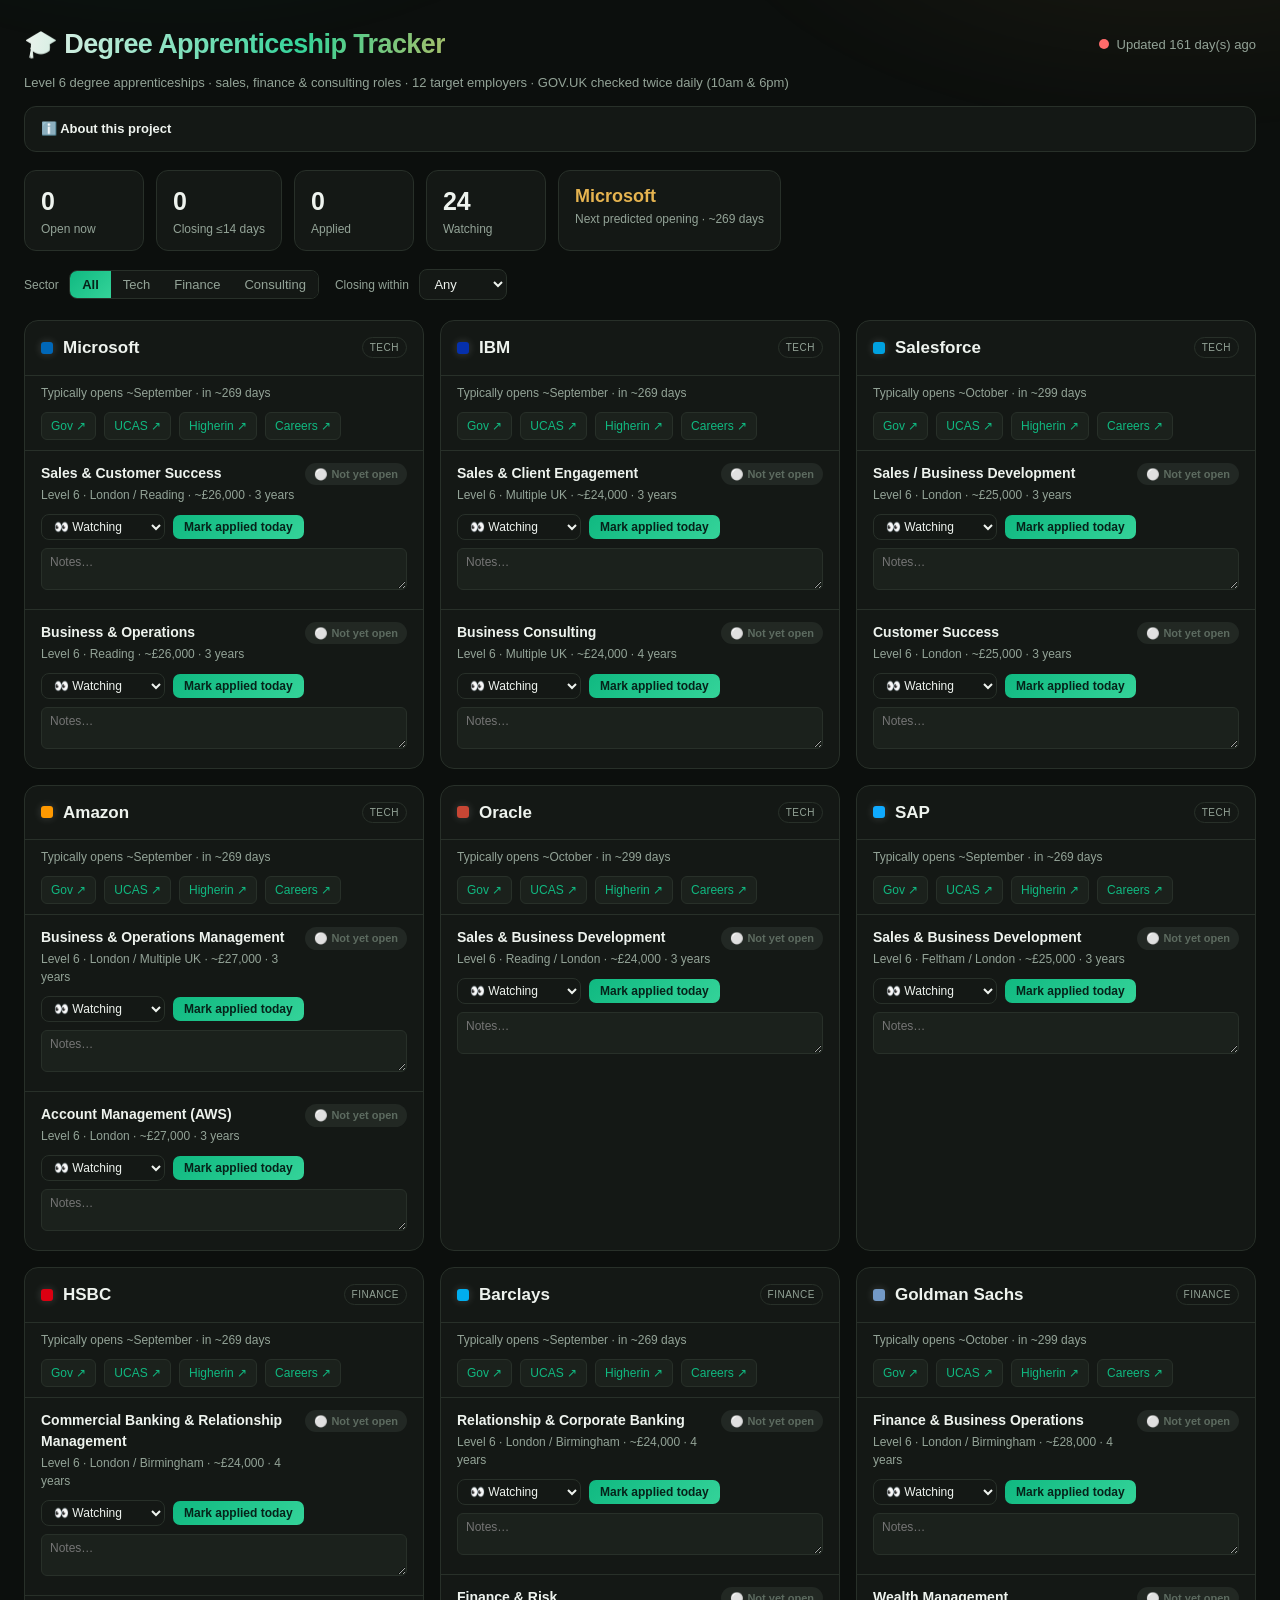
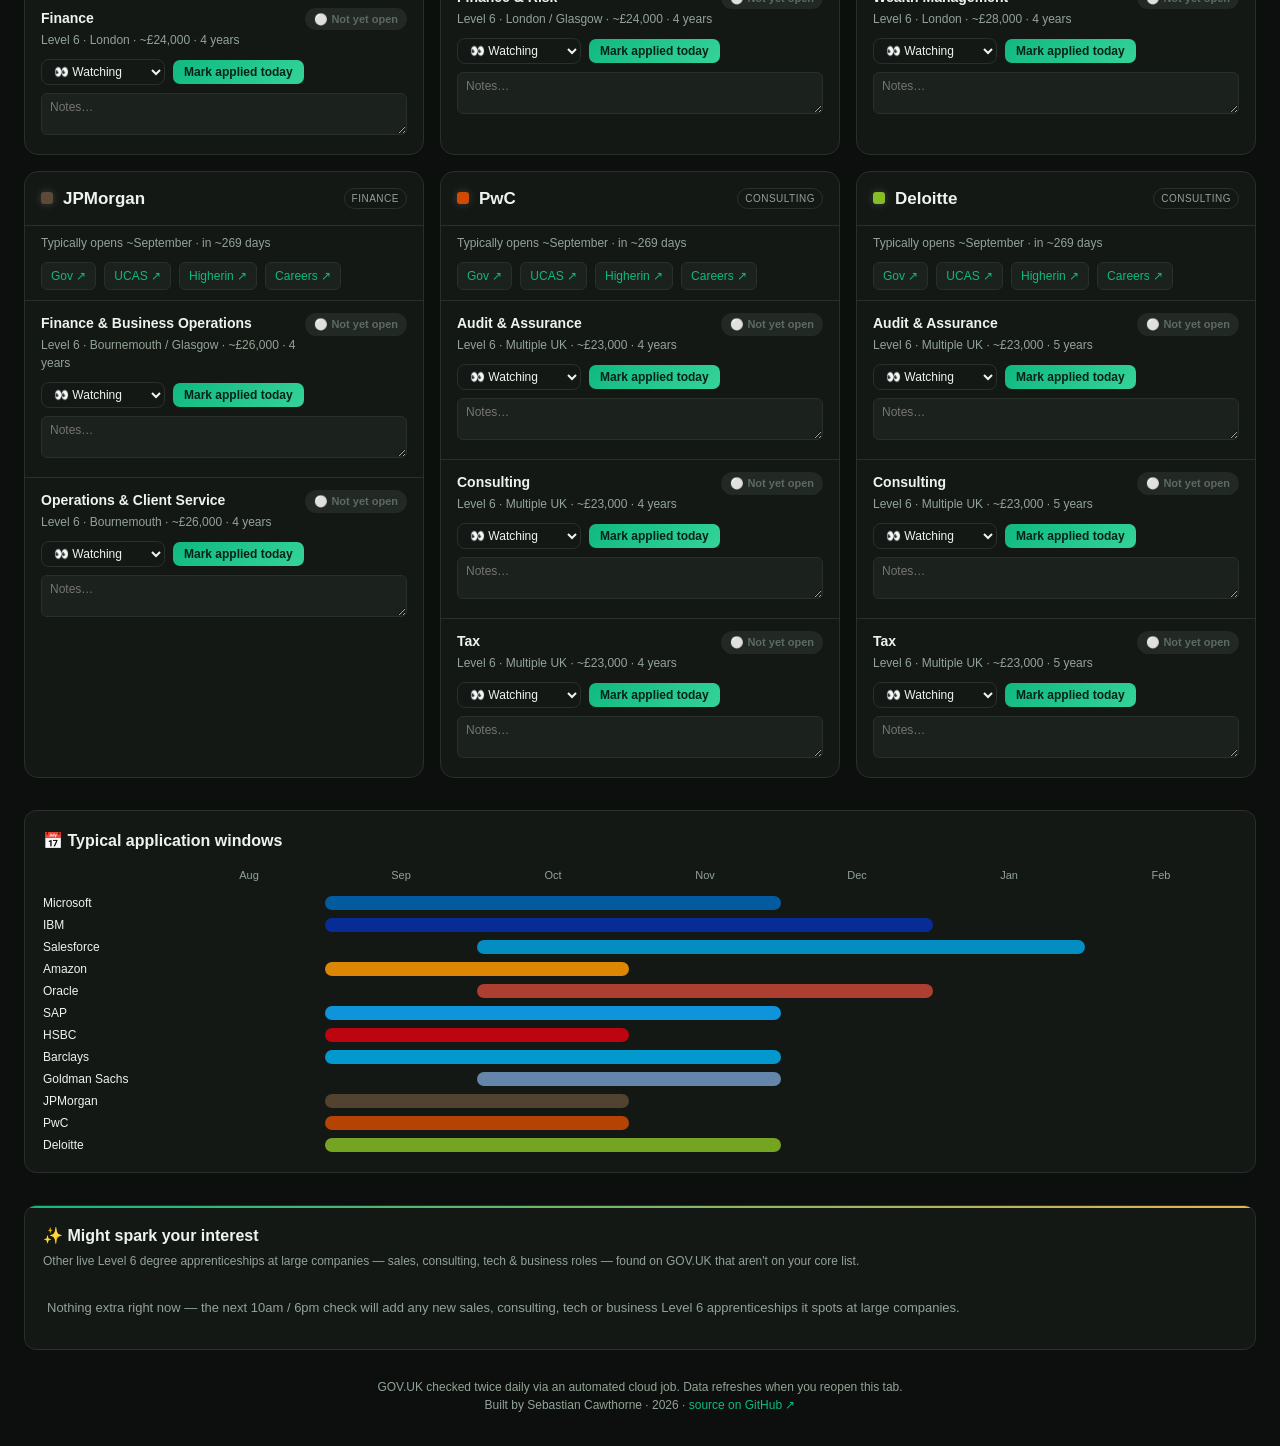
==== index.html @ 921ed8a5 "Degree apprenticeship tracker: dashboard, cloud scraper, skeleton loaders, social meta" ====
<!DOCTYPE html>
<html lang="en">
<head>
<meta charset="UTF-8">
<meta name="viewport" content="width=device-width, initial-scale=1.0">
<title>Degree Apprenticeship Tracker</title>
<meta name="description" content="Live tracker for Level 6 degree apprenticeships in sales, finance and consulting at 12 major UK employers — auto-updated from GOV.UK twice daily.">
<meta property="og:title" content="🎓 Degree Apprenticeship Tracker">
<meta property="og:description" content="Live dashboard tracking sales, finance & consulting degree apprenticeships at 12 major employers, auto-updated from GOV.UK.">
<meta property="og:type" content="website">
<meta name="twitter:card" content="summary">
<style>
  :root {
    --bg: #0c0f0d;
    --panel: #14181500;        /* base set on .panel surfaces below */
    --panel: #141815;
    --panel-2: #1b211c;
    --border: #283029;
    --text: #eef3ee;
    --muted: #93a397;
    --accent: #10b981;          /* emerald */
    --accent-2: #34d399;        /* light emerald, for gradients */
    --gold: #e6b450;            /* warm gold premium highlight */
    --accent-rgb: 16,185,129;
    --green: #34d399;
    --amber: #f5b942;
    --red: #ff6b6b;
    --grey: #5d6b60;
  }
  * { box-sizing: border-box; }
  html { scroll-behavior: smooth; }
  body {
    margin: 0; background: var(--bg); color: var(--text);
    font-family: -apple-system, BlinkMacSystemFont, "Segoe UI", Roboto, sans-serif;
    line-height: 1.5;
    position: relative;
    min-height: 100vh;
  }
  /* Ambient slow-moving glow behind everything */
  body::before {
    content: ""; position: fixed; inset: -20% -10% auto -10%; height: 70vh; z-index: 0;
    background:
      radial-gradient(40% 50% at 20% 0%, rgba(16,185,129,0.10), transparent 70%),
      radial-gradient(45% 55% at 85% 10%, rgba(230,180,80,0.07), transparent 70%);
    filter: blur(20px);
    animation: drift 18s ease-in-out infinite alternate;
    pointer-events: none;
  }
  @keyframes drift {
    0%   { transform: translate3d(0,0,0) scale(1); opacity:.9; }
    100% { transform: translate3d(0,-3%,0) scale(1.08); opacity:1; }
  }
  a { color: var(--accent); text-decoration: none; transition: color .15s; }
  a:hover { color: var(--accent-2); }
  .wrap { max-width: 1280px; margin: 0 auto; padding: 24px; position: relative; z-index: 1; }
  @media (prefers-reduced-motion: reduce) {
    *, *::before, *::after { animation: none !important; transition: none !important; }
  }

  /* Header */
  header { display: flex; align-items: center; justify-content: space-between; flex-wrap: wrap; gap: 12px; margin-bottom: 8px; }
  h1 {
    font-size: 27px; margin: 0; letter-spacing: -0.6px; font-weight: 750;
    background: linear-gradient(100deg, var(--text) 0%, var(--accent-2) 30%, var(--gold) 55%, var(--text) 80%);
    background-size: 220% auto;
    -webkit-background-clip: text; background-clip: text;
    -webkit-text-fill-color: transparent; color: transparent;
    animation: shimmerText 9s linear infinite;
  }
  @keyframes shimmerText { to { background-position: 220% center; } }
  .head-right { display: flex; align-items: center; gap: 14px; }
  .updated { color: var(--muted); font-size: 13px; display: flex; align-items: center; gap: 8px; }
  .checkbtn { background: linear-gradient(135deg, var(--accent), var(--accent-2)); color: #06231a; font-weight: 650; border: none; padding: 8px 14px; border-radius: 9px; font-size: 13px; cursor: pointer; transition: transform .12s, box-shadow .2s, filter .2s, opacity .2s; }
  .checkbtn:hover { filter: brightness(1.08); box-shadow: 0 6px 18px rgba(var(--accent-rgb),.35); transform: translateY(-1px); }
  .checkbtn:active { transform: translateY(1px) scale(.97); }
  .checkbtn:disabled { opacity: .6; cursor: default; transform: none; box-shadow: none; }
  .check-msg { font-size: 13px; margin: 4px 0 0; min-height: 18px; }
  .check-msg.ok { color: var(--green); }
  .check-msg.err { color: var(--red); }
  .check-msg.run { color: var(--muted); }
  .pulse { width: 10px; height: 10px; border-radius: 50%; background: var(--green); box-shadow: 0 0 0 0 rgba(52,211,153,0.6); animation: pulse 2s infinite; }
  .pulse.amber { background: var(--amber); box-shadow: 0 0 0 0 rgba(245,185,66,0.6); }
  .pulse.red { background: var(--red); box-shadow: 0 0 0 0 rgba(255,107,107,0.6); animation: none; }
  @keyframes pulse { 0% { box-shadow: 0 0 0 0 rgba(52,211,153,0.5); } 70% { box-shadow: 0 0 0 9px rgba(52,211,153,0); } 100% { box-shadow: 0 0 0 0 rgba(52,211,153,0); } }

  .sub { color: var(--muted); font-size: 13px; margin: 0 0 14px; }
  .about { background: var(--panel); border: 1px solid var(--border); border-radius: 12px; margin: 0 0 18px; overflow: hidden; }
  .about summary { cursor: pointer; padding: 12px 16px; font-size: 13px; font-weight: 600; color: var(--text); list-style: none; user-select: none; }
  .about summary::-webkit-details-marker { display: none; }
  .about summary:hover { color: var(--accent-2); }
  .about[open] summary { border-bottom: 1px solid var(--border); }
  .about-body { padding: 14px 16px; font-size: 13px; color: var(--muted); }
  .about-body p { margin: 0 0 10px; }
  .about-body p:last-child { margin: 0; }
  .about-body strong { color: var(--text); }

  /* New banner — shimmering premium strip */
  .new-banner {
    position: relative; overflow: hidden;
    background: linear-gradient(120deg, #133024, #16301f);
    border: 1px solid #2e6b43; color: #c6f7d9;
    padding: 13px 16px; border-radius: 12px; margin-bottom: 18px; font-size: 14px;
    display: none; align-items: center; gap: 10px;
    box-shadow: 0 6px 24px rgba(16,185,129,0.12);
    animation: bannerIn .5s cubic-bezier(.2,.8,.2,1);
  }
  .new-banner.show { display: flex; }
  .new-banner::after {
    content: ""; position: absolute; top: 0; left: -60%; width: 50%; height: 100%;
    background: linear-gradient(110deg, transparent, rgba(198,247,217,0.28), transparent);
    transform: skewX(-18deg); animation: sheen 3.4s ease-in-out infinite;
  }
  @keyframes sheen { 0% { left:-60%; } 55%,100% { left:130%; } }
  @keyframes bannerIn { from { opacity:0; transform: translateY(-6px); } to { opacity:1; transform:none; } }
  .new-banner button { position: relative; z-index:1; margin-left: auto; background: transparent; border: 1px solid #2e6b43; color: #c6f7d9; padding: 4px 10px; border-radius: 6px; cursor: pointer; transition: background .15s; }
  .new-banner button:hover { background: rgba(46,107,67,.4); }

  /* Summary */
  .summary { display: flex; gap: 12px; flex-wrap: wrap; margin-bottom: 18px; }
  .stat {
    background: var(--panel); border: 1px solid var(--border); border-radius: 12px;
    padding: 12px 16px; min-width: 120px; cursor: pointer;
    transition: border-color .2s, transform .2s, box-shadow .2s, background .2s;
  }
  .stat:hover { border-color: var(--accent); transform: translateY(-3px); box-shadow: 0 10px 26px rgba(0,0,0,.35); }
  .stat.active { border-color: var(--accent); background: var(--panel-2); box-shadow: 0 0 0 1px var(--accent) inset, 0 8px 22px rgba(var(--accent-rgb),.18); }
  .stat .n { font-size: 25px; font-weight: 750; font-variant-numeric: tabular-nums; }
  .stat .l { font-size: 12px; color: var(--muted); }
  .stat.predict { cursor: default; min-width: 200px; }
  .stat.predict .n { color: var(--gold); }
  .stat.predict:hover { border-color: var(--border); transform: none; box-shadow: none; }

  /* Filters */
  .filters { display: flex; gap: 16px; flex-wrap: wrap; margin-bottom: 20px; align-items: center; }
  .filters label { font-size: 12px; color: var(--muted); margin-right: 6px; }
  select, .seg { background: var(--panel); border: 1px solid var(--border); color: var(--text); border-radius: 8px; padding: 6px 10px; font-size: 13px; }
  .seg-group { display: inline-flex; border: 1px solid var(--border); border-radius: 8px; overflow: hidden; }
  .seg-group button { background: var(--panel); border: none; color: var(--muted); padding: 6px 12px; font-size: 13px; cursor: pointer; transition: background .2s, color .2s; }
  .seg-group button:hover { color: var(--text); }
  .seg-group button.active { background: linear-gradient(135deg, var(--accent), var(--accent-2)); color: #06231a; font-weight: 600; }

  /* Grid */
  .grid { display: grid; grid-template-columns: repeat(auto-fill, minmax(360px, 1fr)); gap: 16px; }
  .card {
    background: var(--panel); border: 1px solid var(--border); border-radius: 14px;
    overflow: hidden; display: flex; flex-direction: column; position: relative;
    transition: transform .22s cubic-bezier(.2,.8,.2,1), box-shadow .22s, border-color .22s;
  }
  .card::before {
    content: ""; position: absolute; inset: 0; border-radius: 14px; padding: 1px; pointer-events: none;
    background: linear-gradient(135deg, rgba(var(--accent-rgb),.5), transparent 40%);
    -webkit-mask: linear-gradient(#000 0 0) content-box, linear-gradient(#000 0 0);
    -webkit-mask-composite: xor; mask-composite: exclude;
    opacity: 0; transition: opacity .22s;
  }
  .card:hover { transform: translateY(-5px); border-color: transparent; box-shadow: 0 16px 40px rgba(0,0,0,.45); }
  .card:hover::before { opacity: 1; }
  .card.animate-in { animation: cardIn .55s cubic-bezier(.2,.8,.2,1) both; }
  @keyframes cardIn { from { opacity:0; transform: translateY(14px) scale(.985); } to { opacity:1; transform:none; } }
  /* Skeleton loaders (shown while data.json is fetching) */
  .skel-card { background: var(--panel); border: 1px solid var(--border); border-radius: 14px; padding: 16px; }
  .skel-line { height: 12px; border-radius: 6px; margin-bottom: 10px; background: linear-gradient(90deg, var(--panel-2) 25%, #2a322c 37%, var(--panel-2) 63%); background-size: 400% 100%; animation: skelShimmer 1.4s ease infinite; }
  .skel-line.title { height: 18px; width: 55%; margin-bottom: 14px; }
  .skel-line.w85 { width: 85%; } .skel-line.w65 { width: 65%; } .skel-line.w40 { width: 40%; }
  .skel-pill { height: 22px; width: 90px; border-radius: 20px; margin-top: 12px; background: linear-gradient(90deg, var(--panel-2) 25%, #2a322c 37%, var(--panel-2) 63%); background-size: 400% 100%; animation: skelShimmer 1.4s ease infinite; }
  @keyframes skelShimmer { 0% { background-position: 100% 0; } 100% { background-position: 0 0; } }
  @media (prefers-reduced-motion: reduce) { .skel-line, .skel-pill { animation: none; } }
  .card-head { padding: 14px 16px; display: flex; align-items: center; justify-content: space-between; border-bottom: 1px solid var(--border); }
  .card-head .left { display: flex; align-items: center; gap: 10px; }
  .dot { width: 12px; height: 12px; border-radius: 3px; box-shadow: 0 0 8px 0 rgba(255,255,255,.18); }
  .card-head h3 { margin: 0; font-size: 17px; }
  .tag { font-size: 10px; text-transform: uppercase; letter-spacing: .5px; color: var(--muted); border: 1px solid var(--border); padding: 2px 7px; border-radius: 20px; }
  .predict-line { font-size: 12px; color: var(--muted); padding: 8px 16px 0; }
  .links { display: flex; gap: 8px; flex-wrap: wrap; padding: 10px 16px; }
  .links a { font-size: 12px; background: var(--panel-2); padding: 4px 9px; border-radius: 6px; border: 1px solid var(--border); }
  .links a:hover { border-color: var(--accent); }

  .program { border-top: 1px solid var(--border); padding: 12px 16px; }
  .program .ptop { display: flex; justify-content: space-between; align-items: flex-start; gap: 8px; }
  .program .pname { font-weight: 600; font-size: 14px; }
  .program .pmeta { font-size: 12px; color: var(--muted); margin-top: 2px; }
  .badge { font-size: 11px; font-weight: 600; padding: 3px 9px; border-radius: 20px; white-space: nowrap; }
  .badge.open { background: rgba(52,211,153,.15); color: var(--green); animation: badgeGlow 2.4s ease-in-out infinite; }
  @keyframes badgeGlow { 0%,100% { box-shadow: 0 0 0 0 rgba(52,211,153,0); } 50% { box-shadow: 0 0 12px 0 rgba(52,211,153,.45); } }
  .badge.closing_soon { background: rgba(245,185,66,.15); color: var(--amber); }
  .badge.closed { background: rgba(255,107,107,.15); color: var(--red); }
  .badge.not_open { background: rgba(93,107,96,.2); color: var(--grey); }
  .closing { font-size: 12px; color: var(--amber); margin-top: 6px; }

  .track { margin-top: 10px; display: flex; gap: 8px; align-items: center; flex-wrap: wrap; }
  .track select { font-size: 12px; padding: 4px 8px; }
  .applybtn { font-size: 12px; background: linear-gradient(135deg, var(--accent), var(--accent-2)); color: #06231a; font-weight: 600; border: none; padding: 5px 11px; border-radius: 7px; cursor: pointer; transition: transform .12s, box-shadow .2s, filter .2s; }
  .applybtn:hover { filter: brightness(1.08); box-shadow: 0 6px 16px rgba(var(--accent-rgb),.35); transform: translateY(-1px); }
  .applybtn:active { transform: translateY(1px) scale(.97); }
  .links a { transition: border-color .15s, transform .15s, background .15s; }
  .links a:hover { transform: translateY(-1px); }
  .notes { width: 100%; margin-top: 8px; background: var(--panel-2); border: 1px solid var(--border); color: var(--text); border-radius: 6px; padding: 6px 8px; font-size: 12px; font-family: inherit; resize: vertical; min-height: 32px; transition: border-color .15s, box-shadow .15s; }
  .notes:focus { outline: none; border-color: var(--accent); box-shadow: 0 0 0 3px rgba(var(--accent-rgb),.15); }
  .track select { transition: border-color .15s, box-shadow .15s; }
  .track select:focus { outline: none; border-color: var(--accent); box-shadow: 0 0 0 3px rgba(var(--accent-rgb),.15); }
  .applied-date { font-size: 11px; color: var(--green); }

  /* Timeline */
  .timeline { margin-top: 32px; background: var(--panel); border: 1px solid var(--border); border-radius: 12px; padding: 18px; }
  .timeline h2 { font-size: 16px; margin: 0 0 14px; }
  .tl-grid { display: grid; grid-template-columns: 130px repeat(7, 1fr); gap: 4px 0; align-items: center; }
  .tl-month { font-size: 11px; color: var(--muted); text-align: center; padding-bottom: 6px; }
  .tl-name { font-size: 12px; padding-right: 8px; }
  .tl-row { position: relative; grid-column: 2 / span 7; height: 18px; }
  .tl-bar { position: absolute; height: 14px; top: 2px; border-radius: 7px; opacity: .85; transform-origin: left center; }
  .tl-bar.grow { animation: barGrow .8s cubic-bezier(.2,.8,.2,1) both; }
  @keyframes barGrow { from { transform: scaleX(0); opacity:0; } to { transform: scaleX(1); opacity:.85; } }

  /* Might spark your interest */
  .interest { margin-top: 32px; background: var(--panel); border: 1px solid var(--border); border-radius: 12px; padding: 18px; position: relative; overflow: hidden; }
  .interest::before {
    content: ""; position: absolute; inset: 0 0 auto 0; height: 2px;
    background: linear-gradient(90deg, var(--accent), var(--gold), var(--accent-2));
    background-size: 200% auto; animation: shimmerText 6s linear infinite;
  }
  .interest h2 { font-size: 16px; margin: 0 0 4px; }
  .interest-sub { color: var(--muted); font-size: 12px; margin: 0 0 14px; }
  .irow { display: flex; align-items: center; gap: 12px; padding: 11px 12px; border: 1px solid var(--border); border-radius: 10px; margin-bottom: 8px; transition: border-color .18s, transform .18s, background .18s; }
  .irow:hover { border-color: var(--accent); transform: translateX(3px); background: var(--panel-2); }
  .irow .imain { flex: 1; min-width: 0; }
  .irow .ititle { font-weight: 600; font-size: 14px; }
  .irow .imeta { font-size: 12px; color: var(--muted); margin-top: 2px; }
  .irow .icat { font-size: 10px; text-transform: uppercase; letter-spacing: .5px; color: var(--gold); border: 1px solid rgba(230,180,80,.35); padding: 2px 8px; border-radius: 20px; white-space: nowrap; }
  .irow .iclose { font-size: 12px; color: var(--amber); white-space: nowrap; }
  .irow a.iapply { font-size: 12px; background: linear-gradient(135deg, var(--accent), var(--accent-2)); color: #06231a; font-weight: 600; padding: 5px 11px; border-radius: 7px; white-space: nowrap; }
  .irow a.iapply:hover { filter: brightness(1.08); }
  .interest-empty { color: var(--muted); font-size: 13px; padding: 14px 4px; }
  .footer { text-align: center; color: var(--muted); font-size: 12px; margin: 28px 0 8px; }
</style>
</head>
<body>
<div class="wrap">
  <header>
    <h1>🎓 Degree Apprenticeship Tracker</h1>
    <div class="head-right">
      <div class="updated"><span class="pulse" id="pulse"></span><span id="updatedTxt">—</span></div>
    </div>
  </header>
  <p class="sub">Level 6 degree apprenticeships · sales, finance &amp; consulting roles · 12 target employers · GOV.UK checked twice daily (10am &amp; 6pm)</p>

  <details class="about">
    <summary>ℹ️ About this project</summary>
    <div class="about-body">
      <p>A live dashboard that automatically tracks <strong>Level 6 degree apprenticeships</strong> in sales, finance and consulting at 12 major employers (Microsoft, Amazon, HSBC, Goldman Sachs, PwC, Deloitte and more).</p>
      <p>A scheduled job runs in the cloud <strong>twice a day</strong>, scrapes the UK Government's official <em>Find an Apprenticeship</em> register, filters out technical roles, flags large-employer opportunities worth a look, and updates this page — so new openings surface the moment they go live.</p>
      <p><strong>Built with:</strong> HTML/CSS/JavaScript front-end · GitHub Actions for scheduled cloud scraping · GOV.UK data · hosted on GitHub Pages. Your application progress is saved privately in your own browser.</p>
    </div>
  </details>

  <div class="new-banner" id="newBanner">
    <span id="newBannerTxt"></span>
    <button onclick="dismissNew()">Got it</button>
  </div>

  <div class="summary" id="summary"></div>

  <div class="filters">
    <div><label>Sector</label>
      <span class="seg-group" id="sectorSeg">
        <button data-v="all" class="active">All</button>
        <button data-v="tech">Tech</button>
        <button data-v="finance">Finance</button>
        <button data-v="consulting">Consulting</button>
      </span>
    </div>
    <div><label>Closing within</label>
      <select id="closingFilter">
        <option value="any">Any</option>
        <option value="7">7 days</option>
        <option value="14">14 days</option>
        <option value="30">30 days</option>
      </select>
    </div>
  </div>

  <div class="grid" id="grid"></div>

  <div class="timeline">
    <h2>📅 Typical application windows</h2>
    <div class="tl-grid" id="timeline"></div>
  </div>

  <div class="interest" id="interestSection">
    <h2>✨ Might spark your interest</h2>
    <p class="interest-sub">Other live Level 6 degree apprenticeships at large companies — sales, consulting, tech &amp; business roles — found on GOV.UK that aren't on your core list.</p>
    <div id="interestList"></div>
  </div>

  <div class="footer">
    GOV.UK checked twice daily via an automated cloud job. Data refreshes when you reopen this tab.<br>
    Built by Sebastian Cawthorne · 2026 · <a href="https://github.com/YOUR_GITHUB_USERNAME/apprenticeship-tracker" target="_blank">source on GitHub ↗</a>
  </div>
</div>

<script>
const MONTHS = ["Aug","Sep","Oct","Nov","Dec","Jan","Feb"];
const MONTH_NUM = [8,9,10,11,12,1,2];
const STATUS_OPTS = ["watching","applied","interview","offer","rejected","not_applying"];
const STATUS_LABEL = { watching:"👀 Watching", applied:"✅ Applied", interview:"🗣️ Interview", offer:"🎉 Offer", rejected:"❌ Rejected", not_applying:"🚫 Not applying" };

let activeSector = "all";
let activeStatFilter = null;   // "open" | "closing_soon" | "applied" | "watching"
let closingWithin = "any";
let firstRender = true;        // entrance animations + count-up run on first paint only
const prefersReduced = window.matchMedia && window.matchMedia("(prefers-reduced-motion: reduce)").matches;

// Animated count-up for the summary numbers
function countUp(el, target){
  if(prefersReduced || target <= 0){ el.textContent = target; return; }
  const dur = 650, start = performance.now();
  function step(now){
    const t = Math.min(1, (now - start) / dur);
    const eased = 1 - Math.pow(1 - t, 3);
    el.textContent = Math.round(eased * target);
    if(t < 1) requestAnimationFrame(step);
  }
  requestAnimationFrame(step);
}

// ---------- localStorage user tracking ----------
function userKey(pid){ return "appr_user_" + pid; }
function getUser(pid){
  try { return JSON.parse(localStorage.getItem(userKey(pid))) || { userStatus:"watching", userAppliedDate:null, userNotes:"" }; }
  catch(e){ return { userStatus:"watching", userAppliedDate:null, userNotes:"" }; }
}
function setUser(pid, data){ localStorage.setItem(userKey(pid), JSON.stringify(data)); }

// ---------- helpers ----------
function daysUntil(iso){ if(!iso) return null; const d=(new Date(iso)-new Date())/86400000; return Math.ceil(d); }
function fmtDate(iso){ if(!iso) return ""; return new Date(iso).toLocaleDateString("en-GB",{day:"numeric",month:"short",year:"numeric"}); }
function todayISO(){ return new Date().toISOString().slice(0,10); }

// Effective live status (recompute closing_soon from closingDate)
function liveStatus(p){
  if(p.status === "open" || p.status === "closing_soon"){
    const d = daysUntil(p.closingDate);
    if(d !== null && d < 0) return "closed";
    if(d !== null && d <= 14) return "closing_soon";
    return "open";
  }
  return p.status || "not_open";
}
const BADGE_TXT = { open:"🟢 Open", closing_soon:"🟡 Closing soon", closed:"🔴 Closed", not_open:"⚪ Not yet open" };

// Predicted next opening from historical cycles
function predictOpen(company){
  if(!company.historicalCycles || !company.historicalCycles.length) return null;
  const m = Math.round(company.historicalCycles.reduce((s,c)=>s+c.openedMonth,0)/company.historicalCycles.length);
  const now = new Date();
  let year = now.getFullYear();
  if(now.getMonth()+1 > m) year++;            // window for this year already passed
  const target = new Date(year, m-1, 1);
  const days = Math.ceil((target - now)/86400000);
  return { month: m, days };
}
const MN = ["","January","February","March","April","May","June","July","August","September","October","November","December"];

// ---------- render ----------
function render(){
  const data = window.TRACKER_DATA;
  const meta = data.meta;

  // Header freshness — before activeFrom, show a calm "scheduled" state instead of a stale warning
  const pulse = document.getElementById("pulse");
  const notYetActive = meta.activeFrom && new Date() < new Date(meta.activeFrom + "T00:00:00");
  if(notYetActive){
    pulse.className = "pulse amber";
    const d = new Date(meta.activeFrom + "T00:00:00");
    document.getElementById("updatedTxt").textContent = "Checks begin " + d.toLocaleDateString("en-GB",{day:"numeric",month:"short",year:"numeric"});
  } else {
    const ageH = (new Date() - new Date(meta.lastUpdated)) / 3600000;
    pulse.className = "pulse" + (ageH > 24 ? " red" : ageH > 12 ? " amber" : "");
    document.getElementById("updatedTxt").textContent = "Updated " + relTime(meta.lastUpdated);
  }

  // New banner — only show IDs not yet acknowledged
  const ackd = JSON.parse(localStorage.getItem("appr_ackedNew") || "[]");
  const freshNew = (meta.newSinceLastScrape || []).filter(id => !ackd.includes(id));
  const nb = document.getElementById("newBanner");
  if(freshNew.length){
    nb.classList.add("show");
    document.getElementById("newBannerTxt").textContent = "🔔 " + freshNew.length + " new listing" + (freshNew.length>1?"s":"") + " since your last visit!";
  } else { nb.classList.remove("show"); }

  // Stats
  let open=0, closingSoon=0, applied=0, watching=0;
  data.companies.forEach(c => c.programs.forEach(p => {
    const s = liveStatus(p);
    if(s === "open") open++;
    if(s === "closing_soon"){ closingSoon++; open++; }
    const u = getUser(p.id);
    if(u.userStatus === "applied") applied++;
    if(u.userStatus === "watching") watching++;
  }));

  // Next predicted opening across companies
  let nextP = null;
  data.companies.forEach(c => {
    const pr = predictOpen(c);
    if(pr && pr.days >= 0 && (!nextP || pr.days < nextP.days)) nextP = { name:c.name, days:pr.days };
  });

  const summary = document.getElementById("summary");
  summary.innerHTML = "";
  summary.appendChild(statEl("open", open, "Open now"));
  summary.appendChild(statEl("closing_soon", closingSoon, "Closing ≤14 days"));
  summary.appendChild(statEl("applied", applied, "Applied"));
  summary.appendChild(statEl("watching", watching, "Watching"));
  const pEl = document.createElement("div");
  pEl.className = "stat predict";
  pEl.innerHTML = nextP
    ? `<div class="n" style="font-size:18px">${nextP.name}</div><div class="l">Next predicted opening · ~${nextP.days} days</div>`
    : `<div class="n" style="font-size:18px">—</div><div class="l">Next predicted opening</div>`;
  summary.appendChild(pEl);

  // Grid
  const grid = document.getElementById("grid");
  grid.innerHTML = "";
  let cardIdx = 0;
  data.companies.forEach(c => {
    if(activeSector !== "all" && c.sector !== activeSector) return;

    // Filter programs by active stat + closing window
    const progs = c.programs.filter(p => {
      const s = liveStatus(p);
      const u = getUser(p.id);
      if(activeStatFilter === "open" && !(s==="open"||s==="closing_soon")) return false;
      if(activeStatFilter === "closing_soon" && s!=="closing_soon") return false;
      if(activeStatFilter === "applied" && u.userStatus!=="applied") return false;
      if(activeStatFilter === "watching" && u.userStatus!=="watching") return false;
      if(closingWithin !== "any"){
        const d = daysUntil(p.closingDate);
        if(d === null || d > +closingWithin || d < 0) return false;
      }
      return true;
    });
    if(!progs.length) return;

    const card = document.createElement("div");
    card.className = "card";
    const pr = predictOpen(c);
    card.innerHTML = `
      <div class="card-head">
        <div class="left"><span class="dot" style="background:${c.color}"></span><h3>${c.name}</h3></div>
        <span class="tag">${c.sector}</span>
      </div>
      ${pr ? `<div class="predict-line">Typically opens ~${MN[pr.month]}${pr.days>=0?` · in ~${pr.days} days`:""}</div>`:""}
      <div class="links">
        <a href="${c.govSearchUrl}" target="_blank">Gov ↗</a>
        <a href="https://www.ucas.com/explore/search/courses-beta?query=${encodeURIComponent(c.name)}" target="_blank">UCAS ↗</a>
        <a href="https://higherin.com/search-jobs/degree-apprenticeship" target="_blank">Higherin ↗</a>
        <a href="${c.careerUrl}" target="_blank">Careers ↗</a>
      </div>
    `;
    progs.forEach(p => card.appendChild(programEl(p)));
    if(firstRender && !prefersReduced){
      card.classList.add("animate-in");
      card.style.animationDelay = (cardIdx * 60) + "ms";
    }
    cardIdx++;
    grid.appendChild(card);
  });
  if(!grid.children.length){
    grid.innerHTML = `<div style="color:var(--muted);padding:40px;text-align:center;grid-column:1/-1">No programs match these filters.</div>`;
  }

  renderTimeline();
  renderInterest();
  firstRender = false;
}

function renderInterest(){
  const list = document.getElementById("interestList");
  const items = (window.TRACKER_DATA.interestListings || []).slice();
  // Sort: soonest closing date first, undated last
  items.sort((a,b)=>{
    const da = a.closingDate ? new Date(a.closingDate) : Infinity;
    const db = b.closingDate ? new Date(b.closingDate) : Infinity;
    return da - db;
  });
  if(!items.length){
    list.innerHTML = `<div class="interest-empty">Nothing extra right now — the next 10am / 6pm check will add any new sales, consulting, tech or business Level 6 apprenticeships it spots at large companies.</div>`;
    return;
  }
  list.innerHTML = "";
  items.forEach(it => {
    const d = daysUntil(it.closingDate);
    const row = document.createElement("div");
    row.className = "irow";
    row.innerHTML = `
      <div class="imain">
        <div class="ititle">${it.company ? it.company + " — " : ""}${it.title || "Apprenticeship"}</div>
        <div class="imeta">${[it.standard || "Level 6", it.location, it.salary].filter(Boolean).join(" · ")}</div>
      </div>
      ${it.category ? `<span class="icat">${it.category}</span>` : ""}
      ${it.closingDate ? `<span class="iclose">${d!==null&&d>=0?d+"d left":"closed"}</span>` : ""}
      ${it.applyUrl ? `<a class="iapply" href="${it.applyUrl}" target="_blank">View ↗</a>` : ""}
    `;
    list.appendChild(row);
  });
}

function statEl(key, n, label){
  const el = document.createElement("div");
  el.className = "stat" + (activeStatFilter===key ? " active":"");
  el.innerHTML = `<div class="n">0</div><div class="l">${label}</div>`;
  const nEl = el.querySelector(".n");
  if(firstRender) countUp(nEl, n); else nEl.textContent = n;
  el.onclick = () => { activeStatFilter = activeStatFilter===key ? null : key; render(); };
  return el;
}

function programEl(p){
  const s = liveStatus(p);
  const u = getUser(p.id);
  const d = daysUntil(p.closingDate);
  const el = document.createElement("div");
  el.className = "program";
  el.innerHTML = `
    <div class="ptop">
      <div>
        <div class="pname">${p.name}</div>
        <div class="pmeta">${p.standard} · ${p.location} · ${p.salary} · ${p.duration}</div>
      </div>
      <span class="badge ${s}">${BADGE_TXT[s]}</span>
    </div>
    ${p.closingDate ? `<div class="closing">Closes ${fmtDate(p.closingDate)}${d!==null&&d>=0?` · ${d} day${d!==1?"s":""} left`:""}</div>`:""}
    ${p.applyUrl ? `<div style="margin-top:6px"><a href="${p.applyUrl}" target="_blank">Apply / view listing ↗</a></div>`:""}
  `;
  const track = document.createElement("div");
  track.className = "track";
  const sel = document.createElement("select");
  STATUS_OPTS.forEach(o => { const op=document.createElement("option"); op.value=o; op.textContent=STATUS_LABEL[o]; if(o===u.userStatus) op.selected=true; sel.appendChild(op); });
  sel.onchange = () => { const nu=getUser(p.id); nu.userStatus=sel.value; if(sel.value==="applied"&&!nu.userAppliedDate) nu.userAppliedDate=todayISO(); setUser(p.id,nu); render(); };
  track.appendChild(sel);

  const ab = document.createElement("button");
  ab.className = "applybtn"; ab.textContent = "Mark applied today";
  ab.onclick = () => { const nu=getUser(p.id); nu.userStatus="applied"; nu.userAppliedDate=todayISO(); setUser(p.id,nu); render(); };
  track.appendChild(ab);

  if(u.userStatus==="applied" && u.userAppliedDate){
    const ad = document.createElement("span");
    ad.className = "applied-date"; ad.textContent = "Applied " + fmtDate(u.userAppliedDate);
    track.appendChild(ad);
  }
  el.appendChild(track);

  const notes = document.createElement("textarea");
  notes.className = "notes"; notes.placeholder = "Notes…"; notes.maxLength = 500; notes.value = u.userNotes || "";
  notes.onblur = () => { const nu=getUser(p.id); nu.userNotes=notes.value; setUser(p.id,nu); };
  el.appendChild(notes);
  return el;
}

function renderTimeline(){
  const tl = document.getElementById("timeline");
  tl.innerHTML = `<div class="tl-name"></div>` + MONTHS.map(m=>`<div class="tl-month">${m}</div>`).join("");
  window.TRACKER_DATA.companies.forEach(c => {
    if(activeSector!=="all" && c.sector!==activeSector) return;
    if(!c.historicalCycles || !c.historicalCycles.length) return;
    const openM = Math.round(c.historicalCycles.reduce((s,x)=>s+x.openedMonth,0)/c.historicalCycles.length);
    const closeM = Math.round(c.historicalCycles.reduce((s,x)=>s+x.closedMonth,0)/c.historicalCycles.length);
    const oi = MONTH_NUM.indexOf(openM), ci = MONTH_NUM.indexOf(closeM);
    if(oi<0) return;
    const span = (ci<0?oi:ci) - oi + 1;
    const name = document.createElement("div"); name.className="tl-name"; name.textContent=c.name;
    const row = document.createElement("div"); row.className="tl-row";
    const bar = document.createElement("div"); bar.className="tl-bar" + (firstRender && !prefersReduced ? " grow" : "");
    bar.style.background = c.color;
    bar.style.left = (oi/7*100) + "%";
    bar.style.width = (Math.max(span,1)/7*100) + "%";
    bar.title = `${c.name}: ~${MN[openM]} – ${MN[closeM]}`;
    row.appendChild(bar);
    tl.appendChild(name); tl.appendChild(row);
  });
}

function relTime(iso){
  const s = (new Date()-new Date(iso))/1000;
  if(s<60) return "just now";
  if(s<3600) return Math.floor(s/60)+" min ago";
  if(s<86400) return Math.floor(s/3600)+" h ago";
  return Math.floor(s/86400)+" day(s) ago";
}

function dismissNew(){
  const meta = window.TRACKER_DATA.meta;
  localStorage.setItem("appr_ackedNew", JSON.stringify(meta.newSinceLastScrape||[]));
  render();
}

// Filter wiring
document.getElementById("sectorSeg").addEventListener("click", e => {
  if(e.target.tagName!=="BUTTON") return;
  document.querySelectorAll("#sectorSeg button").forEach(b=>b.classList.remove("active"));
  e.target.classList.add("active"); activeSector = e.target.dataset.v; render();
});
document.getElementById("closingFilter").addEventListener("change", e => { closingWithin = e.target.value; render(); });

// Skeleton placeholders shown while data.json is fetching
function renderSkeletons(n){
  const grid = document.getElementById("grid");
  grid.innerHTML = "";
  for(let i=0; i<(n||6); i++){
    const c = document.createElement("div");
    c.className = "skel-card";
    c.innerHTML = '<div class="skel-line title"></div><div class="skel-line w85"></div><div class="skel-line w65"></div><div class="skel-line w40"></div><div class="skel-pill"></div>';
    grid.appendChild(c);
  }
}

// Load data.json (refreshed by the cloud job) and render. Re-fetch when the tab regains focus.
let dataLoadedOnce = false;
async function loadData(){
  if(!dataLoadedOnce) renderSkeletons(6);   // only show skeletons on the first load, not on focus refreshes
  try {
    const r = await fetch("data.json?t=" + Date.now(), { cache: "no-store" });
    window.TRACKER_DATA = await r.json();
    dataLoadedOnce = true;
    render();
  } catch(e){
    document.getElementById("grid").innerHTML =
      '<div style="color:var(--muted);padding:40px;text-align:center;grid-column:1/-1">Couldn’t load data.json. If viewing locally, open via a web server rather than the file directly.</div>';
  }
}
document.addEventListener("visibilitychange", () => { if(!document.hidden) loadData(); });

loadData();
</script>
</body>
</html>
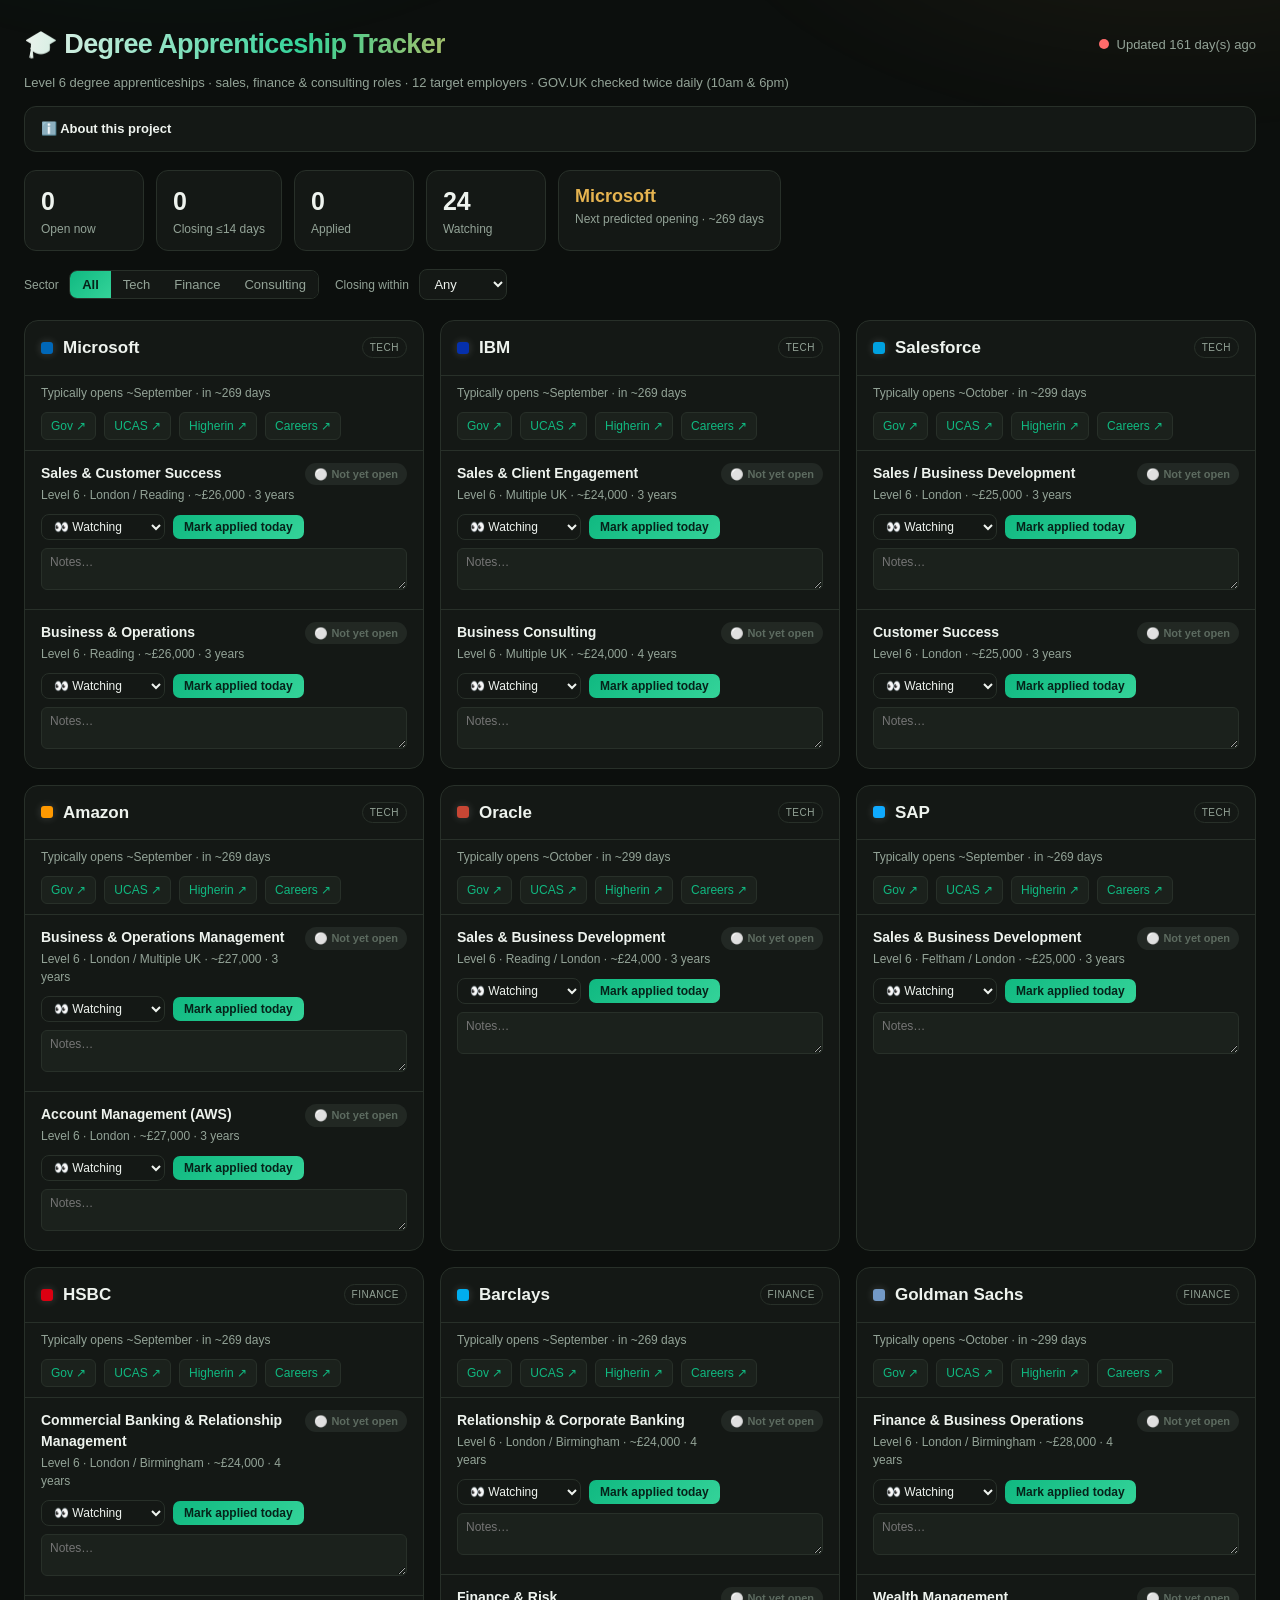
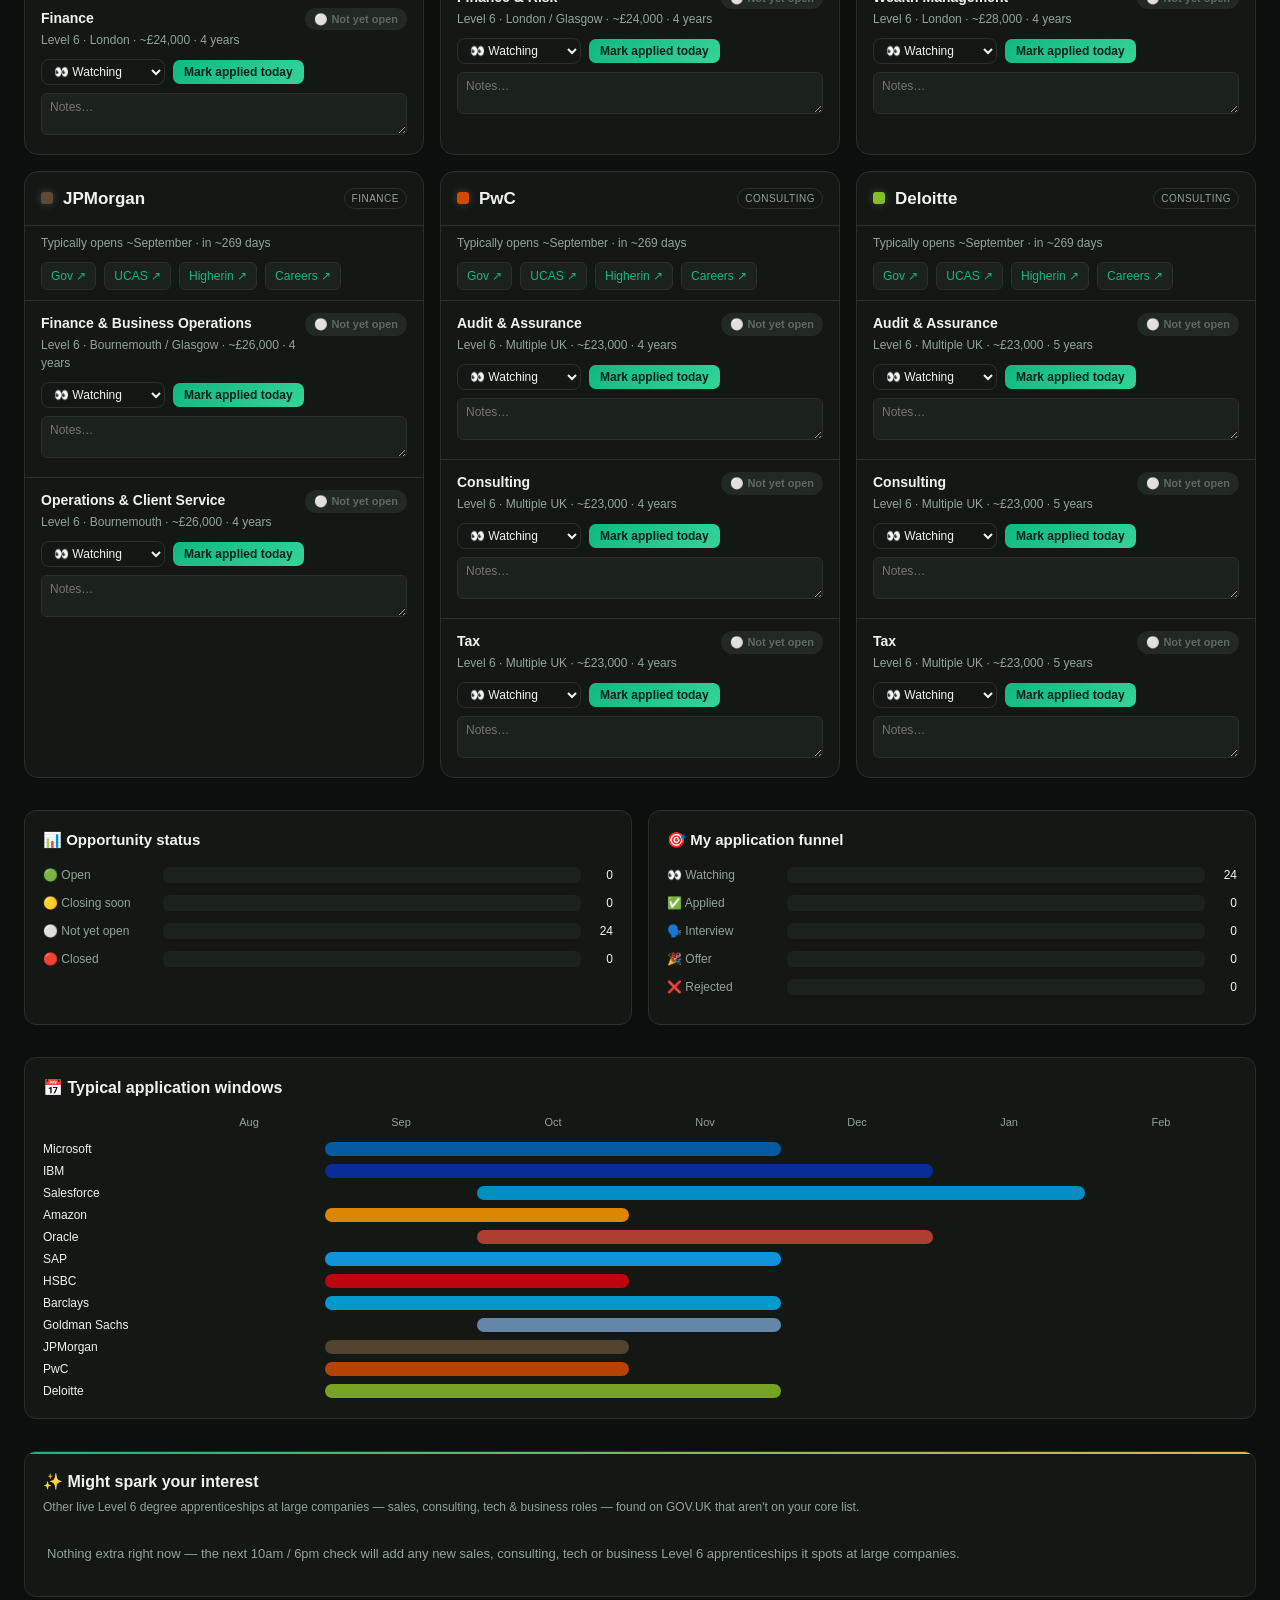
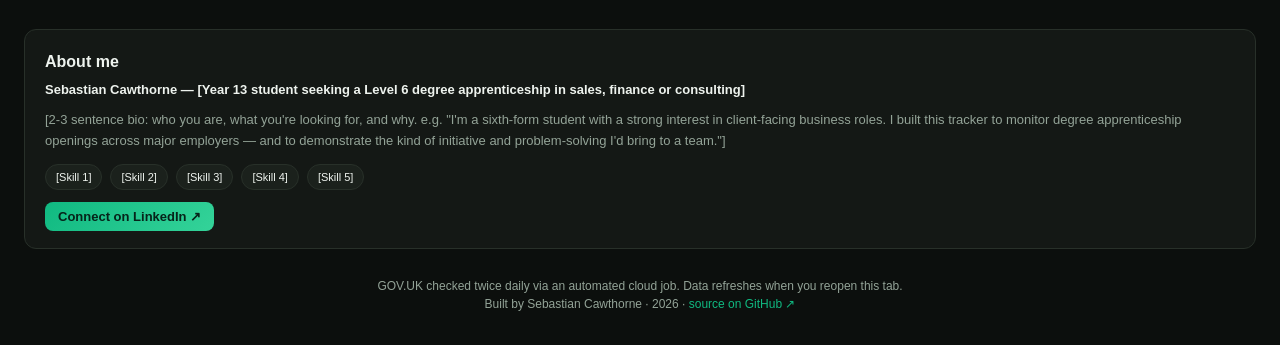
==== commit 96a7982e: "Add data visualisations, About-me section, and ntfy notifications" ====
--- a/index.html
+++ b/index.html
@@ -200,6 +200,26 @@
   .track select:focus { outline: none; border-color: var(--accent); box-shadow: 0 0 0 3px rgba(var(--accent-rgb),.15); }
   .applied-date { font-size: 11px; color: var(--green); }
 
+  /* Charts */
+  .charts { display: grid; grid-template-columns: 1fr 1fr; gap: 16px; margin-top: 32px; }
+  .chart { background: var(--panel); border: 1px solid var(--border); border-radius: 12px; padding: 18px; }
+  .chart h3 { margin: 0 0 14px; font-size: 15px; }
+  .bar-row { display: flex; align-items: center; gap: 10px; margin-bottom: 10px; font-size: 12px; }
+  .bar-row .blab { width: 110px; color: var(--muted); flex-shrink: 0; }
+  .bar-track { flex: 1; background: var(--panel-2); border-radius: 6px; height: 16px; overflow: hidden; }
+  .bar-fill { height: 100%; border-radius: 6px; width: 0; transition: width .8s cubic-bezier(.2,.8,.2,1); }
+  .bar-row .bval { width: 22px; text-align: right; font-variant-numeric: tabular-nums; }
+
+  /* About me */
+  .aboutme { margin-top: 32px; background: var(--panel); border: 1px solid var(--border); border-radius: 12px; padding: 20px; }
+  .aboutme h2 { margin: 0 0 6px; font-size: 16px; }
+  .aboutme .am-head { font-weight: 650; color: var(--text); margin: 0 0 10px; }
+  .aboutme p { color: var(--muted); font-size: 13px; margin: 0 0 12px; line-height: 1.6; }
+  .am-skills { display: flex; flex-wrap: wrap; gap: 8px; margin-bottom: 14px; }
+  .am-skills span { font-size: 11px; background: var(--panel-2); border: 1px solid var(--border); padding: 4px 10px; border-radius: 20px; color: var(--text); }
+  .am-links a { font-size: 13px; background: linear-gradient(135deg, var(--accent), var(--accent-2)); color: #06231a; font-weight: 600; padding: 7px 13px; border-radius: 8px; }
+  .am-links a:hover { filter: brightness(1.08); }
+
   /* Timeline */
   .timeline { margin-top: 32px; background: var(--panel); border: 1px solid var(--border); border-radius: 12px; padding: 18px; }
   .timeline h2 { font-size: 16px; margin: 0 0 14px; }
@@ -280,6 +300,11 @@
 
   <div class="grid" id="grid"></div>
 
+  <div class="charts">
+    <div class="chart"><h3>📊 Opportunity status</h3><div id="statusChart"></div></div>
+    <div class="chart"><h3>🎯 My application funnel</h3><div id="funnelChart"></div></div>
+  </div>
+
   <div class="timeline">
     <h2>📅 Typical application windows</h2>
     <div class="tl-grid" id="timeline"></div>
@@ -289,6 +314,18 @@
     <h2>✨ Might spark your interest</h2>
     <p class="interest-sub">Other live Level 6 degree apprenticeships at large companies — sales, consulting, tech &amp; business roles — found on GOV.UK that aren't on your core list.</p>
     <div id="interestList"></div>
+  </div>
+
+  <div class="aboutme">
+    <h2>About me</h2>
+    <p class="am-head">Sebastian Cawthorne — [Year 13 student seeking a Level 6 degree apprenticeship in sales, finance or consulting]</p>
+    <p>[2-3 sentence bio: who you are, what you're looking for, and why. e.g. "I'm a sixth-form student with a strong interest in client-facing business roles. I built this tracker to monitor degree apprenticeship openings across major employers — and to demonstrate the kind of initiative and problem-solving I'd bring to a team."]</p>
+    <div class="am-skills">
+      <span>[Skill 1]</span><span>[Skill 2]</span><span>[Skill 3]</span><span>[Skill 4]</span><span>[Skill 5]</span>
+    </div>
+    <div class="am-links">
+      <a href="[YOUR LINKEDIN URL]" target="_blank">Connect on LinkedIn ↗</a>
+    </div>
   </div>
 
   <div class="footer">
@@ -471,7 +508,36 @@
 
   renderTimeline();
   renderInterest();
+  renderCharts();
   firstRender = false;
+}
+
+function barRow(label, value, max, color){
+  const pct = max > 0 ? Math.round(value / max * 100) : 0;
+  return `<div class="bar-row"><span class="blab">${label}</span><span class="bar-track"><span class="bar-fill" style="width:${pct}%;background:${color}"></span></span><span class="bval">${value}</span></div>`;
+}
+
+function renderCharts(){
+  const data = window.TRACKER_DATA;
+  const st = { open:0, closing_soon:0, not_open:0, closed:0 };
+  const fn = { watching:0, applied:0, interview:0, offer:0, rejected:0 };
+  data.companies.forEach(c => c.programs.forEach(p => {
+    const s = liveStatus(p); if(st[s] !== undefined) st[s]++;
+    const u = getUser(p.id); if(fn[u.userStatus] !== undefined) fn[u.userStatus]++;
+  }));
+  const stMax = Math.max(1, st.open, st.closing_soon, st.not_open, st.closed);
+  const fnMax = Math.max(1, fn.watching, fn.applied, fn.interview, fn.offer, fn.rejected);
+  document.getElementById("statusChart").innerHTML =
+    barRow("🟢 Open", st.open, stMax, "var(--green)") +
+    barRow("🟡 Closing soon", st.closing_soon, stMax, "var(--amber)") +
+    barRow("⚪ Not yet open", st.not_open, stMax, "var(--grey)") +
+    barRow("🔴 Closed", st.closed, stMax, "var(--red)");
+  document.getElementById("funnelChart").innerHTML =
+    barRow("👀 Watching", fn.watching, fnMax, "var(--muted)") +
+    barRow("✅ Applied", fn.applied, fnMax, "var(--accent)") +
+    barRow("🗣️ Interview", fn.interview, fnMax, "var(--gold)") +
+    barRow("🎉 Offer", fn.offer, fnMax, "var(--green)") +
+    barRow("❌ Rejected", fn.rejected, fnMax, "var(--red)");
 }
 
 function renderInterest(){
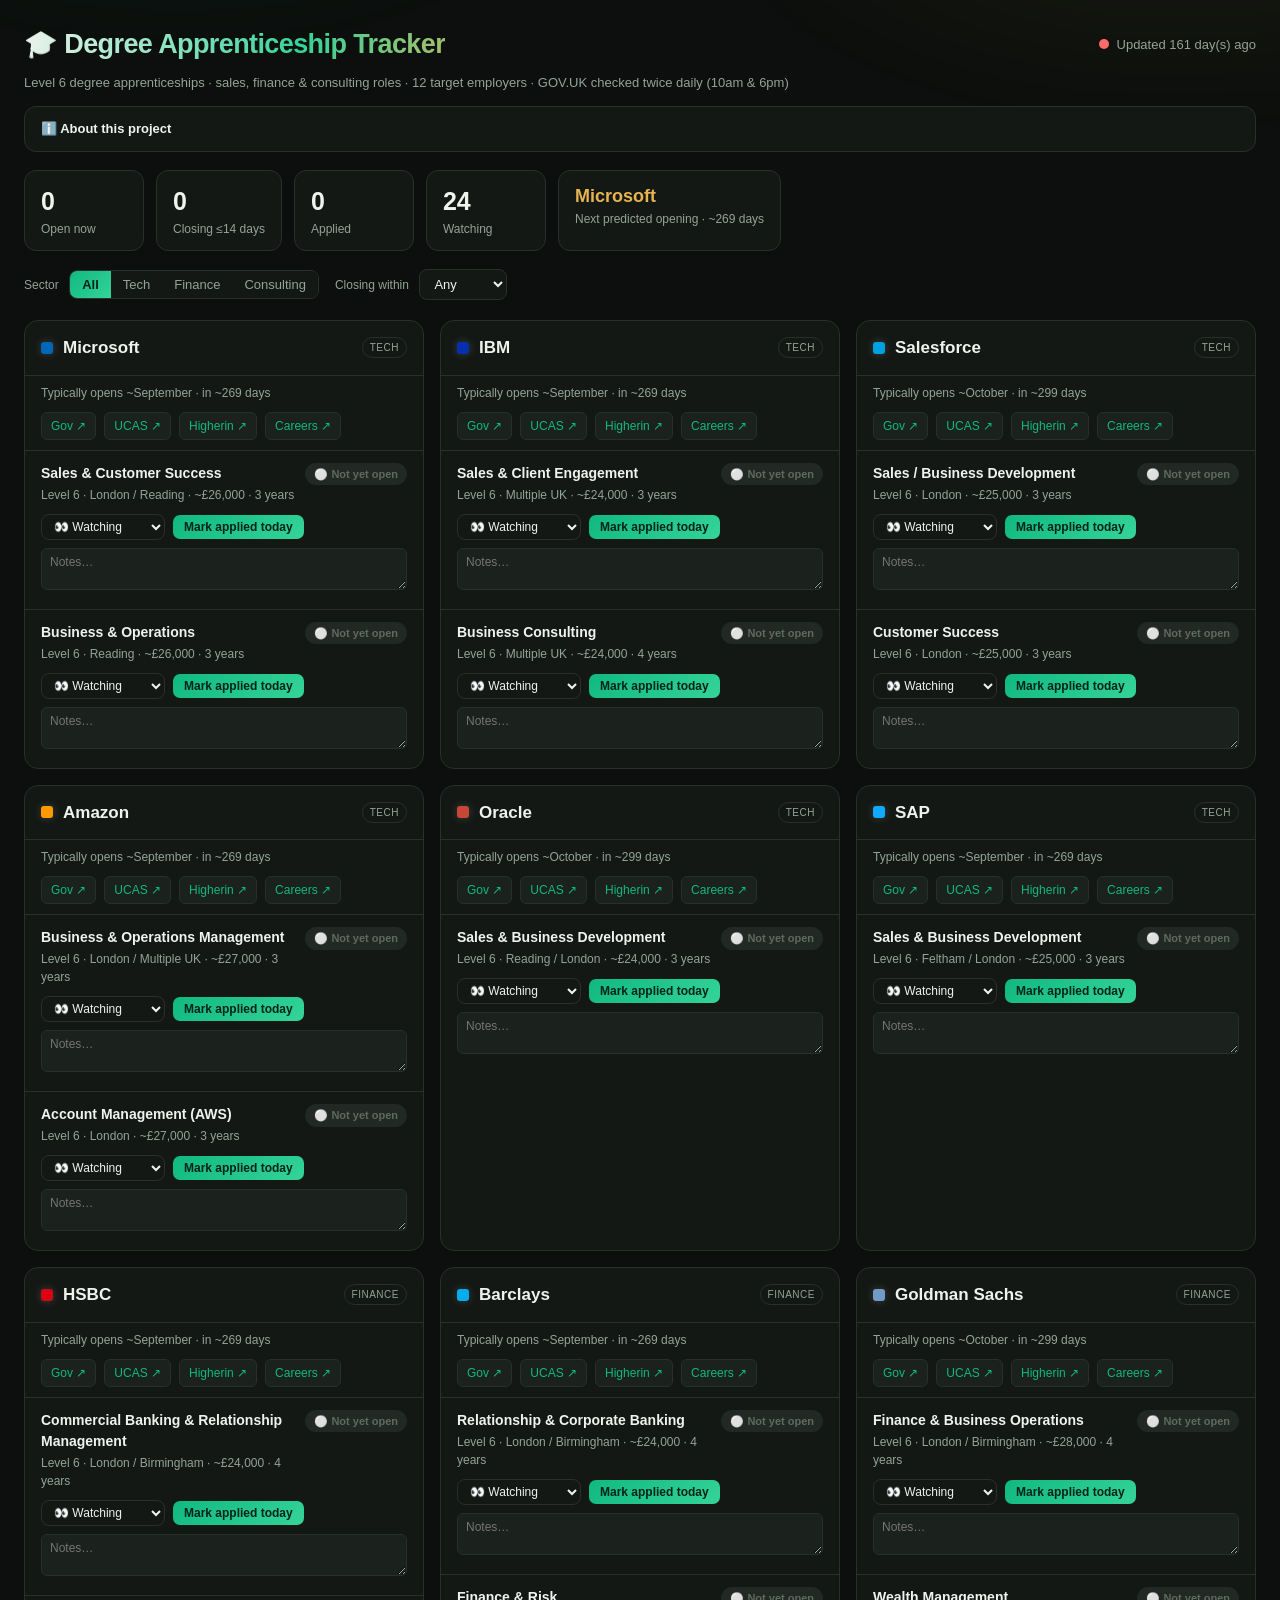
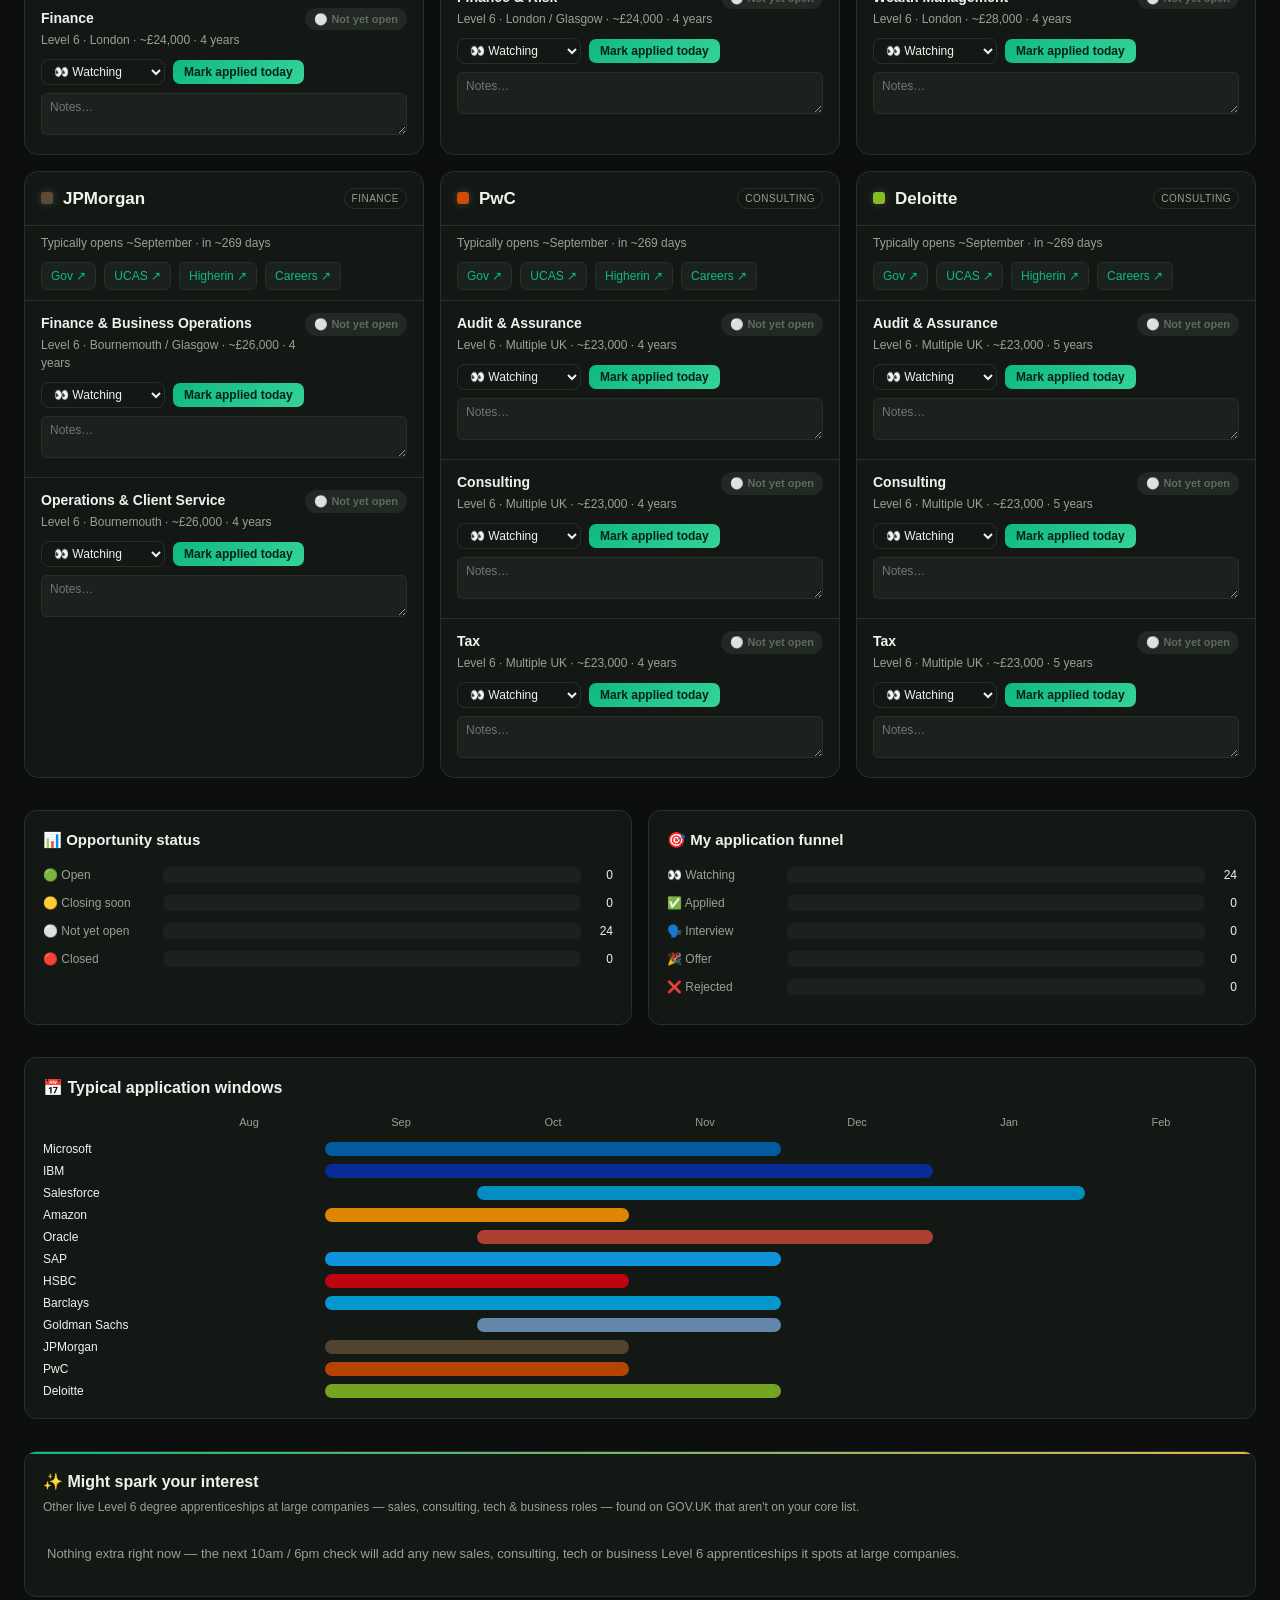
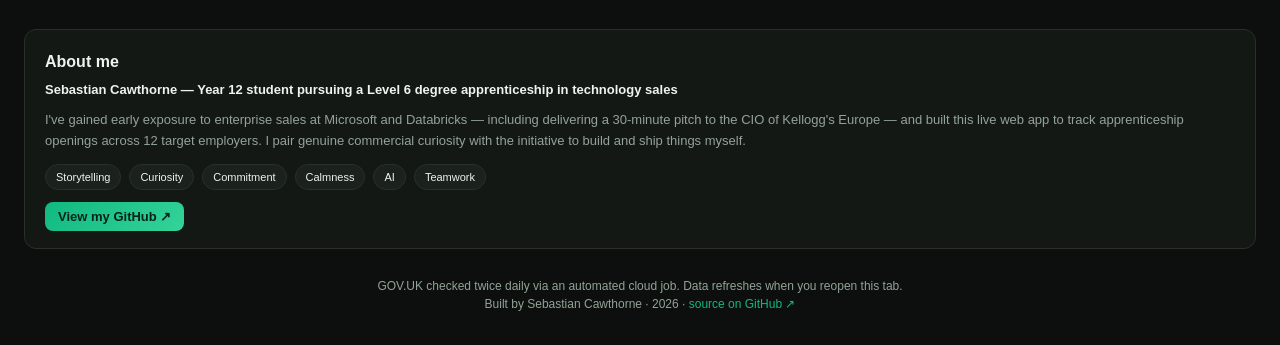
==== commit 197a5875: "Finalise About-me, skills, and GitHub username (SebCaw)" ====
--- a/index.html
+++ b/index.html
@@ -318,19 +318,19 @@
 
   <div class="aboutme">
     <h2>About me</h2>
-    <p class="am-head">Sebastian Cawthorne — [Year 13 student seeking a Level 6 degree apprenticeship in sales, finance or consulting]</p>
-    <p>[2-3 sentence bio: who you are, what you're looking for, and why. e.g. "I'm a sixth-form student with a strong interest in client-facing business roles. I built this tracker to monitor degree apprenticeship openings across major employers — and to demonstrate the kind of initiative and problem-solving I'd bring to a team."]</p>
+    <p class="am-head">Sebastian Cawthorne — Year 12 student pursuing a Level 6 degree apprenticeship in technology sales</p>
+    <p>I've gained early exposure to enterprise sales at Microsoft and Databricks — including delivering a 30-minute pitch to the CIO of Kellogg's Europe — and built this live web app to track apprenticeship openings across 12 target employers. I pair genuine commercial curiosity with the initiative to build and ship things myself.</p>
     <div class="am-skills">
-      <span>[Skill 1]</span><span>[Skill 2]</span><span>[Skill 3]</span><span>[Skill 4]</span><span>[Skill 5]</span>
+      <span>Storytelling</span><span>Curiosity</span><span>Commitment</span><span>Calmness</span><span>AI</span><span>Teamwork</span>
     </div>
     <div class="am-links">
-      <a href="[YOUR LINKEDIN URL]" target="_blank">Connect on LinkedIn ↗</a>
+      <a href="https://github.com/SebCaw" target="_blank">View my GitHub ↗</a>
     </div>
   </div>
 
   <div class="footer">
     GOV.UK checked twice daily via an automated cloud job. Data refreshes when you reopen this tab.<br>
-    Built by Sebastian Cawthorne · 2026 · <a href="https://github.com/YOUR_GITHUB_USERNAME/apprenticeship-tracker" target="_blank">source on GitHub ↗</a>
+    Built by Sebastian Cawthorne · 2026 · <a href="https://github.com/SebCaw/apprenticeship-tracker" target="_blank">source on GitHub ↗</a>
   </div>
 </div>
 
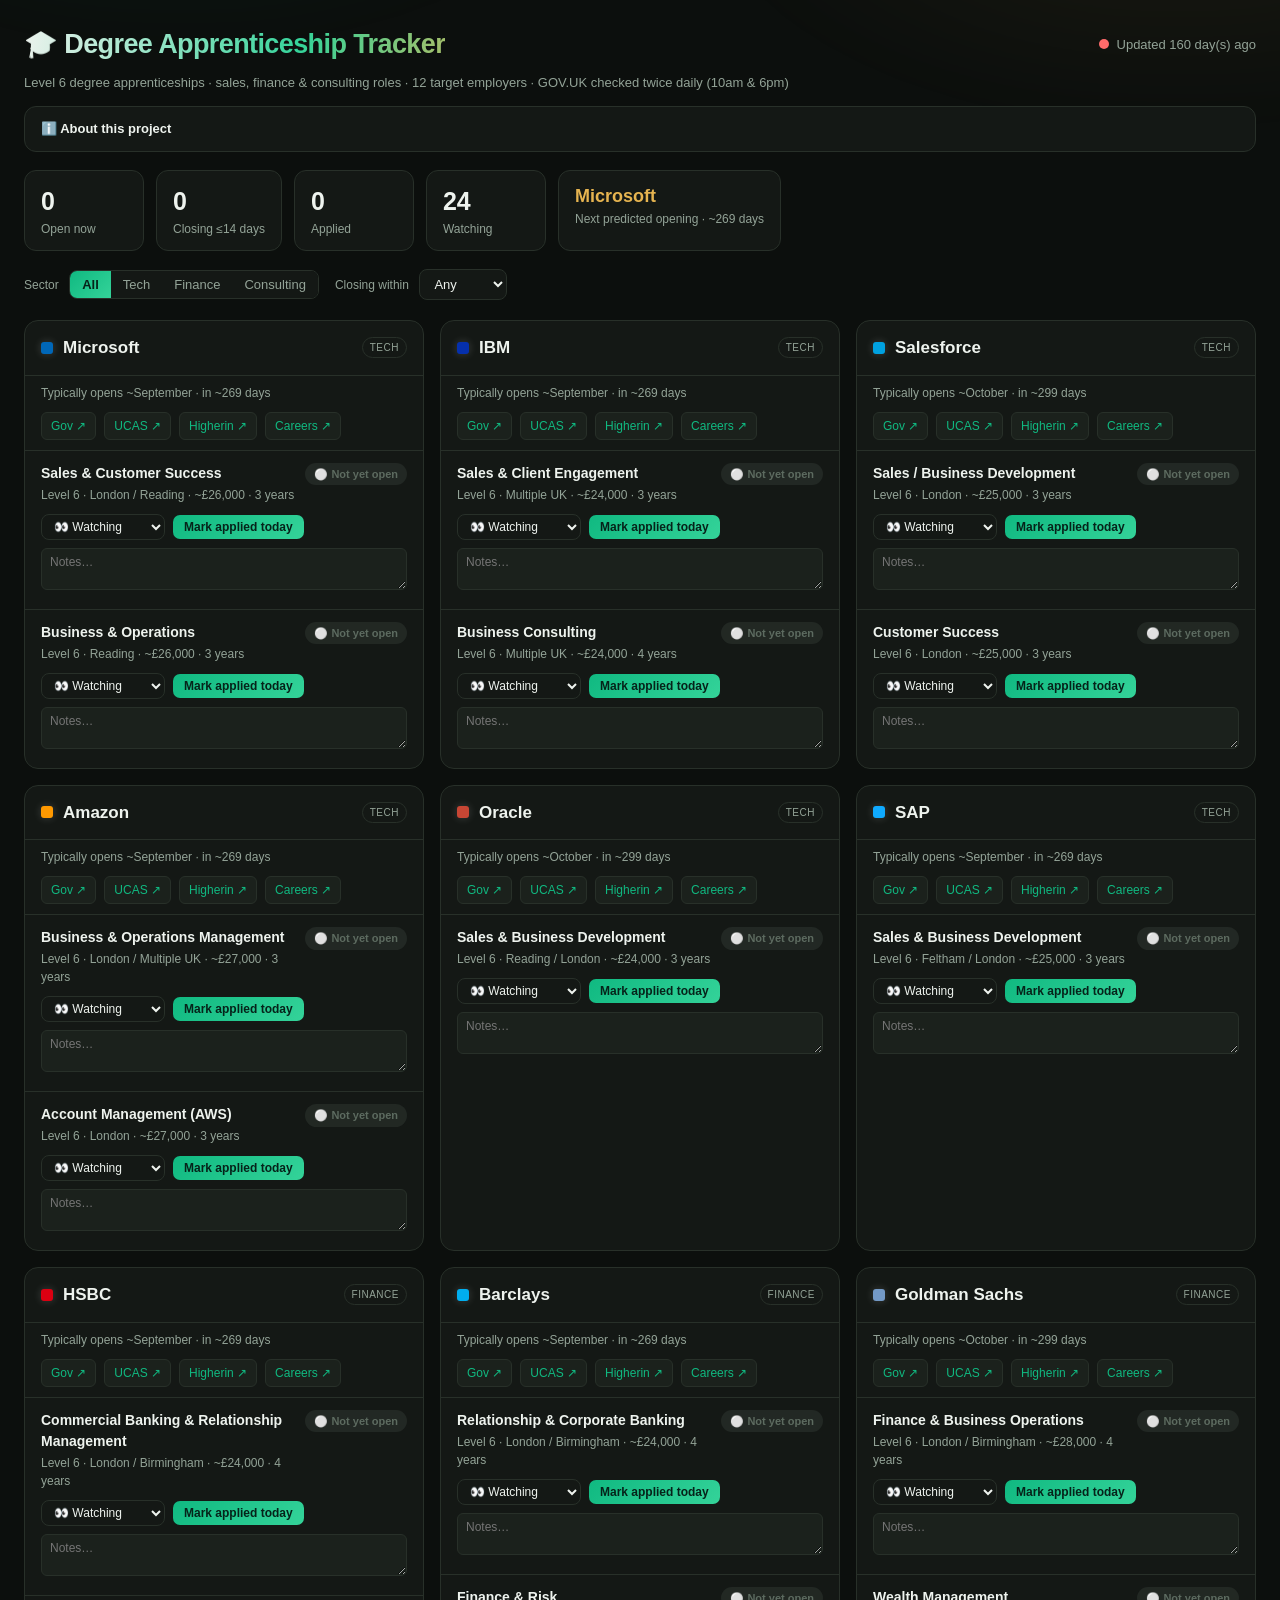
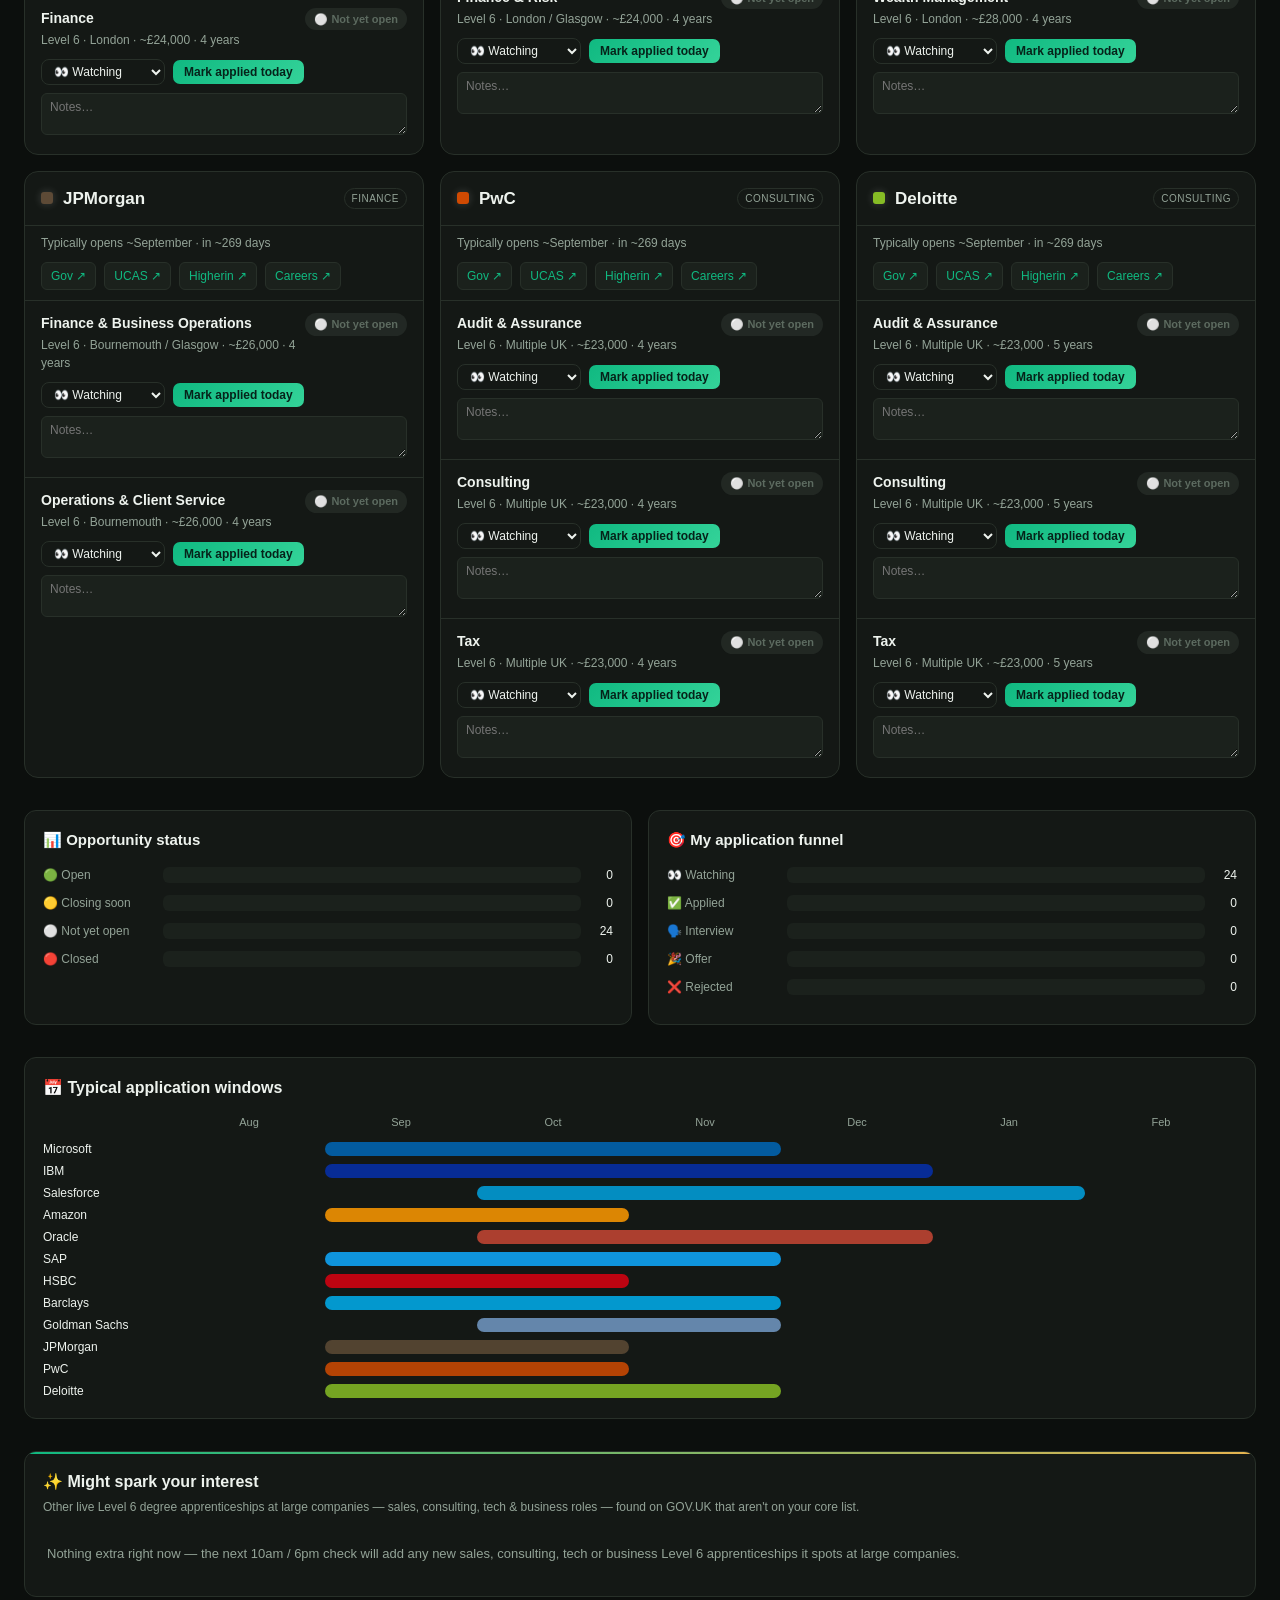
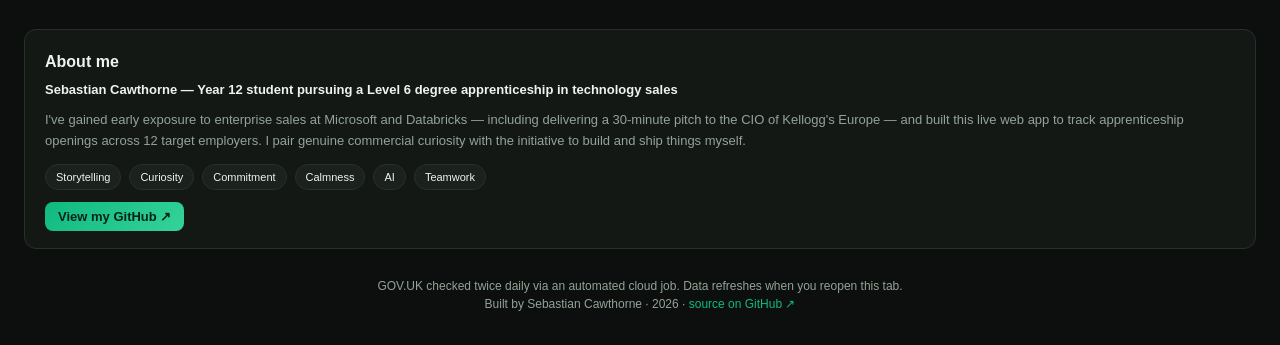
==== commit c0c7fa8b: "Fix PS 5.1 emoji parse issue in scraper; auto-refresh dashboard every 5 min" ====
--- a/index.html
+++ b/index.html
@@ -696,6 +696,7 @@
   }
 }
 document.addEventListener("visibilitychange", () => { if(!document.hidden) loadData(); });
+setInterval(loadData, 5 * 60 * 1000);   // auto-refresh every 5 minutes while the tab stays open
 
 loadData();
 </script>
